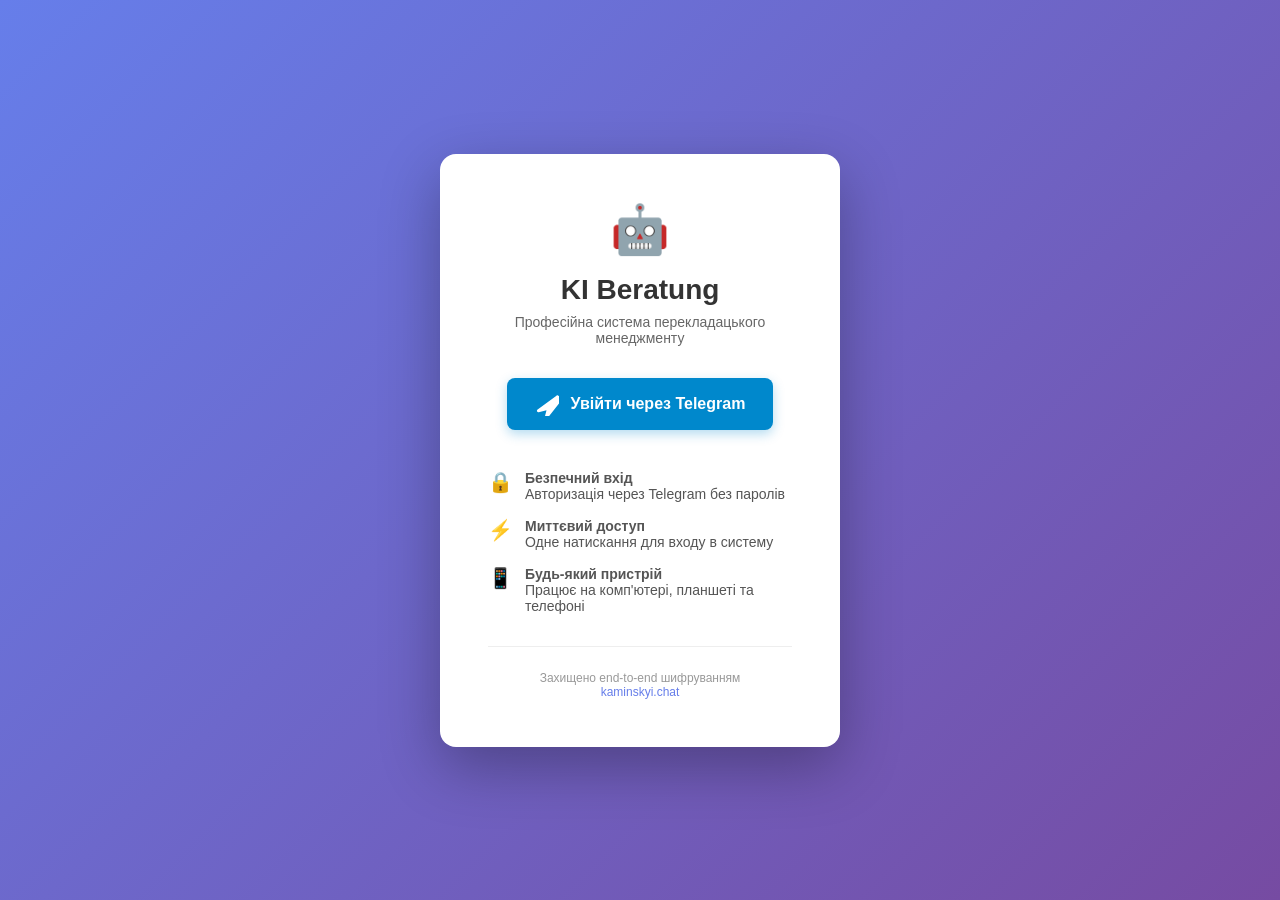
==== src/web/login.html @ 6be0e620 "feat: Phases 5 & 6 + Full Web Auth — Enterprise Backend + Telegram OAuth PHASE 5: Backend Infrastruc" ====
<!DOCTYPE html>
<html lang="uk">
<head>
    <meta charset="UTF-8">
    <meta name="viewport" content="width=device-width, initial-scale=1.0">
    <title>Вхід — KI Beratung</title>
    <style>
        * { margin: 0; padding: 0; box-sizing: border-box; }
        body {
            font-family: -apple-system, BlinkMacSystemFont, "Segoe UI", Roboto, sans-serif;
            background: linear-gradient(135deg, #667eea 0%, #764ba2 100%);
            min-height: 100vh;
            display: flex;
            align-items: center;
            justify-content: center;
            padding: 20px;
        }
        .login-container {
            background: white;
            border-radius: 16px;
            box-shadow: 0 20px 60px rgba(0,0,0,0.3);
            padding: 48px;
            max-width: 400px;
            width: 100%;
            text-align: center;
        }
        .logo {
            font-size: 48px;
            margin-bottom: 16px;
        }
        h1 {
            font-size: 28px;
            color: #333;
            margin-bottom: 8px;
        }
        .subtitle {
            color: #666;
            font-size: 14px;
            margin-bottom: 32px;
        }
        .telegram-btn {
            display: inline-flex;
            align-items: center;
            gap: 12px;
            background: #0088cc;
            color: white;
            border: none;
            border-radius: 8px;
            padding: 14px 28px;
            font-size: 16px;
            font-weight: 600;
            cursor: pointer;
            transition: all 0.2s;
            text-decoration: none;
            box-shadow: 0 4px 12px rgba(0,136,204,0.3);
        }
        .telegram-btn:hover {
            background: #0077b5;
            transform: translateY(-2px);
            box-shadow: 0 6px 16px rgba(0,136,204,0.4);
        }
        .telegram-btn:active {
            transform: translateY(0);
        }
        .telegram-icon {
            width: 24px;
            height: 24px;
            fill: white;
        }
        .features {
            margin-top: 40px;
            text-align: left;
        }
        .feature {
            display: flex;
            align-items: flex-start;
            gap: 12px;
            margin-bottom: 16px;
            font-size: 14px;
            color: #555;
        }
        .feature-icon {
            font-size: 20px;
            flex-shrink: 0;
        }
        .footer {
            margin-top: 32px;
            padding-top: 24px;
            border-top: 1px solid #eee;
            font-size: 12px;
            color: #999;
        }
        .footer a {
            color: #667eea;
            text-decoration: none;
        }
        @media (max-width: 480px) {
            .login-container {
                padding: 32px 24px;
            }
            h1 {
                font-size: 24px;
            }
        }
    </style>
</head>
<body>
    <div class="login-container">
        <div class="logo">🤖</div>
        <h1>KI Beratung</h1>
        <p class="subtitle">Професійна система перекладацького менеджменту</p>

        <a href="/auth/telegram" class="telegram-btn">
            <svg class="telegram-icon" xmlns="http://www.w3.org/2000/svg" viewBox="0 0 240 240">
                <path d="M229.3,34.3c-4.7-2.3-10.7-1.5-14.6,2.4L23.2,178.4c-4.7,4.7-5.5,12-2,17.5c3.5,5.5,10,8.1,16.3,6.5l77.5-19.4l-17.8,68.7c-1.6,6.3,1,12.8,6.5,16.3c5.5,3.5,12.8,2.7,17.5-2l151.7-191.5c3.9-3.9,4.7-9.9,2.4-14.6C272.7,50.3,234.3,37.6,229.3,34.3z"/>
            </svg>
            Увійти через Telegram
        </a>

        <div class="features">
            <div class="feature">
                <div class="feature-icon">🔒</div>
                <div>
                    <strong>Безпечний вхід</strong><br>
                    Авторизація через Telegram без паролів
                </div>
            </div>
            <div class="feature">
                <div class="feature-icon">⚡</div>
                <div>
                    <strong>Миттєвий доступ</strong><br>
                    Одне натискання для входу в систему
                </div>
            </div>
            <div class="feature">
                <div class="feature-icon">📱</div>
                <div>
                    <strong>Будь-який пристрій</strong><br>
                    Працює на комп'ютері, планшеті та телефоні
                </div>
            </div>
        </div>

        <div class="footer">
            <p>
                Захищено end-to-end шифруванням<br>
                <a href="https://kaminskyi.chat" target="_blank">kaminskyi.chat</a>
            </p>
        </div>
    </div>

    <script>
        // Check if already logged in
        const token = localStorage.getItem('ki_session_token');
        if (token) {
            // Verify token and redirect to app
            fetch('/api/auth/verify', {
                headers: { 'Authorization': 'Bearer ' + token }
            })
            .then(r => r.json())
            .then(data => {
                if (data.valid) {
                    window.location.href = '/app';
                } else {
                    localStorage.removeItem('ki_session_token');
                }
            })
            .catch(() => {
                localStorage.removeItem('ki_session_token');
            });
        }
    </script>
</body>
</html>
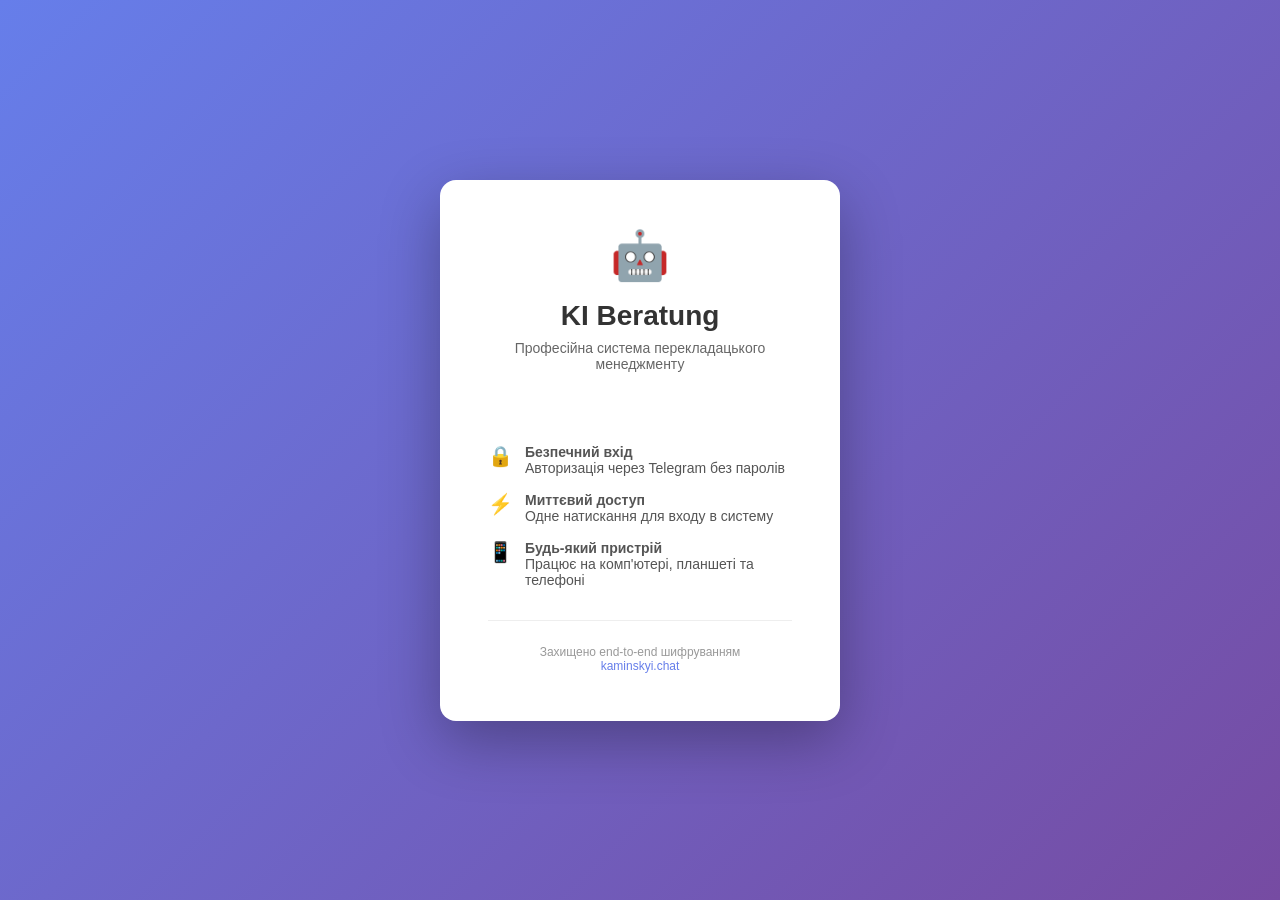
==== commit 75d1e5dc: "fix: implement official Telegram Login Widget for OAuth - Replace custom button with official Telegr" ====
--- a/src/web/login.html
+++ b/src/web/login.html
@@ -38,34 +38,10 @@
             font-size: 14px;
             margin-bottom: 32px;
         }
-        .telegram-btn {
-            display: inline-flex;
-            align-items: center;
-            gap: 12px;
-            background: #0088cc;
-            color: white;
-            border: none;
-            border-radius: 8px;
-            padding: 14px 28px;
-            font-size: 16px;
-            font-weight: 600;
-            cursor: pointer;
-            transition: all 0.2s;
-            text-decoration: none;
-            box-shadow: 0 4px 12px rgba(0,136,204,0.3);
-        }
-        .telegram-btn:hover {
-            background: #0077b5;
-            transform: translateY(-2px);
-            box-shadow: 0 6px 16px rgba(0,136,204,0.4);
-        }
-        .telegram-btn:active {
-            transform: translateY(0);
-        }
-        .telegram-icon {
-            width: 24px;
-            height: 24px;
-            fill: white;
+        .telegram-widget {
+            display: flex;
+            justify-content: center;
+            margin: 24px 0;
         }
         .features {
             margin-top: 40px;
@@ -110,12 +86,14 @@
         <h1>KI Beratung</h1>
         <p class="subtitle">Професійна система перекладацького менеджменту</p>
 
-        <a href="/auth/telegram" class="telegram-btn">
-            <svg class="telegram-icon" xmlns="http://www.w3.org/2000/svg" viewBox="0 0 240 240">
-                <path d="M229.3,34.3c-4.7-2.3-10.7-1.5-14.6,2.4L23.2,178.4c-4.7,4.7-5.5,12-2,17.5c3.5,5.5,10,8.1,16.3,6.5l77.5-19.4l-17.8,68.7c-1.6,6.3,1,12.8,6.5,16.3c5.5,3.5,12.8,2.7,17.5-2l151.7-191.5c3.9-3.9,4.7-9.9,2.4-14.6C272.7,50.3,234.3,37.6,229.3,34.3z"/>
-            </svg>
-            Увійти через Telegram
-        </a>
+        <!-- Telegram Login Widget -->
+        <div class="telegram-widget">
+            <script async src="https://telegram.org/js/telegram-widget.js?22"
+                    data-telegram-login="{{BOT_USERNAME}}"
+                    data-size="large"
+                    data-auth-url="https://bot-production-d5ec.up.railway.app/auth/telegram"
+                    data-request-access="write"></script>
+        </div>
 
         <div class="features">
             <div class="feature">
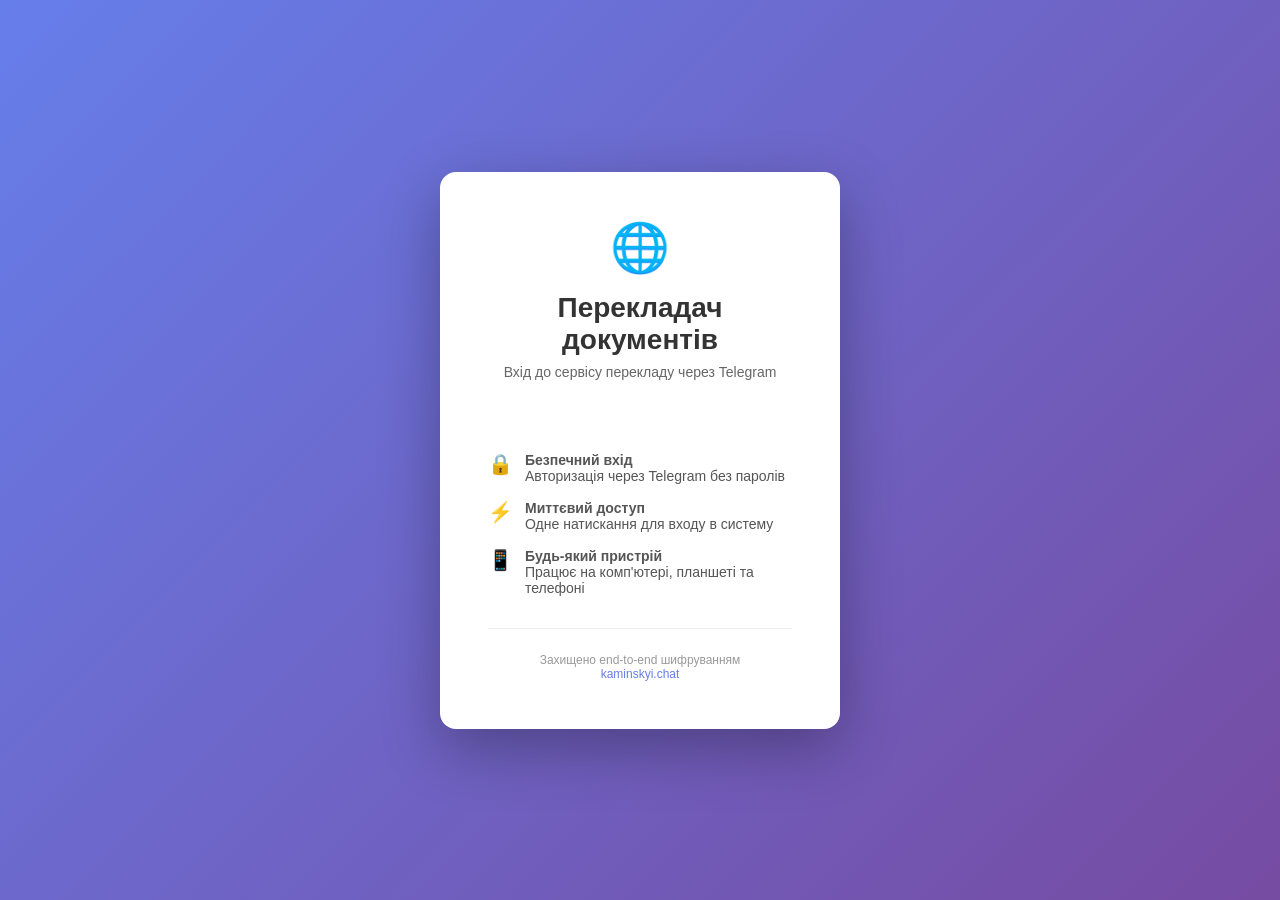
==== commit 06294f38: "Improve translator workflow reliability" ====
--- a/src/web/login.html
+++ b/src/web/login.html
@@ -3,7 +3,7 @@
 <head>
     <meta charset="UTF-8">
     <meta name="viewport" content="width=device-width, initial-scale=1.0">
-    <title>Вхід — KI Beratung</title>
+    <title>Вхід — Перекладач документів</title>
     <style>
         * { margin: 0; padding: 0; box-sizing: border-box; }
         body {
@@ -82,16 +82,16 @@
 </head>
 <body>
     <div class="login-container">
-        <div class="logo">🤖</div>
-        <h1>KI Beratung</h1>
-        <p class="subtitle">Професійна система перекладацького менеджменту</p>
+        <div class="logo">🌐</div>
+        <h1>Перекладач документів</h1>
+        <p class="subtitle">Вхід до сервісу перекладу через Telegram</p>
 
         <!-- Telegram Login Widget -->
         <div class="telegram-widget">
             <script async src="https://telegram.org/js/telegram-widget.js?22"
-                    data-telegram-login="{{BOT_USERNAME}}"
+                    data-telegram-login="aicore_kaminskyibot"
                     data-size="large"
-                    data-auth-url="https://bot-production-d5ec.up.railway.app/auth/telegram"
+                    data-auth-url="https://kaminskyi.chat/translatorbot/auth/telegram"
                     data-request-access="write"></script>
         </div>
 
@@ -129,16 +129,17 @@
 
     <script>
         // Check if already logged in
+        const APP_BASE_PATH = window.location.pathname.startsWith('/translatorbot') ? '/translatorbot' : '';
         const token = localStorage.getItem('ki_session_token');
         if (token) {
             // Verify token and redirect to app
-            fetch('/api/auth/verify', {
+            fetch(APP_BASE_PATH + '/api/auth/verify', {
                 headers: { 'Authorization': 'Bearer ' + token }
             })
             .then(r => r.json())
             .then(data => {
                 if (data.valid) {
-                    window.location.href = '/app';
+                    window.location.href = APP_BASE_PATH + '/app';
                 } else {
                     localStorage.removeItem('ki_session_token');
                 }
